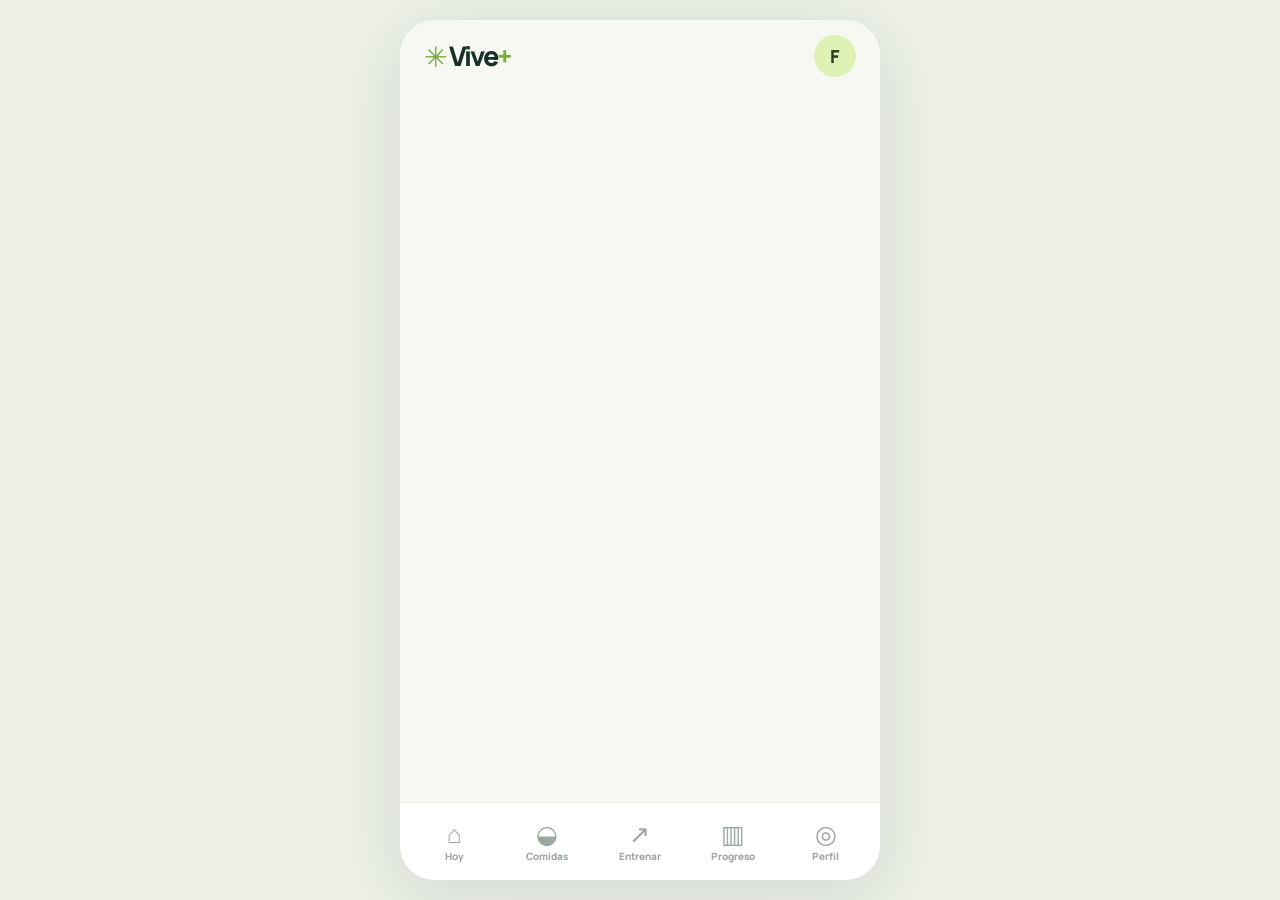
==== app/index.html @ 88f50448 "Publicar Vive+ como app web para iPhone" ====
<!doctype html>
<html lang="es">
<head>
  <meta charset="utf-8">
  <meta name="viewport" content="width=device-width,initial-scale=1,viewport-fit=cover">
  <meta name="theme-color" content="#102820">
  <meta name="apple-mobile-web-app-capable" content="yes">
  <meta name="apple-mobile-web-app-status-bar-style" content="black-translucent">
  <meta name="apple-mobile-web-app-title" content="Vive+">
  <link rel="apple-touch-icon" href="apple-touch-icon.png">
  <meta name="description" content="Tu alimentación, entrenamiento y progreso en un solo lugar.">
  <link rel="manifest" href="manifest.webmanifest">
  <link rel="icon" href="icon.svg" type="image/svg+xml">
  <link rel="stylesheet" href="styles.css">
  <title>Vive+ · Salud y movimiento</title>
</head>
<body>
  <div class="app-shell">
    <header class="topbar">
      <a class="brand" href="#hoy" aria-label="Ir a Hoy"><span class="brand-mark">✳</span> Vive<span class="brand-dot">+</span></a>
      <div class="top-actions"><button class="avatar" id="profileShortcut" aria-label="Abrir perfil">F</button></div>
    </header>
    <main id="view" tabindex="-1"></main>
    <nav class="bottom-nav" aria-label="Navegación principal">
      <button data-view="hoy"><span class="nav-icon">⌂</span><span>Hoy</span></button>
      <button data-view="comidas"><span class="nav-icon">◒</span><span>Comidas</span></button>
      <button data-view="entrenar"><span class="nav-icon">↗</span><span>Entrenar</span></button>
      <button data-view="progreso"><span class="nav-icon">▥</span><span>Progreso</span></button>
      <button data-view="perfil"><span class="nav-icon">◎</span><span>Perfil</span></button>
    </nav>
  </div>
  <dialog id="editor"><form method="dialog" id="editorForm"><div id="editorContent"></div></form></dialog>
  <input id="importFile" type="file" accept=".json,application/json" hidden>
  <div id="toast" role="status" aria-live="polite"></div>
  <script src="app.js" defer></script>
</body>
</html>
---- app/styles.css ----
@import url('https://fonts.googleapis.com/css2?family=DM+Sans:wght@400;500;600;700&family=Manrope:wght@400;500;600;700;800&display=swap');
:root{font-family:Manrope,"Segoe UI",sans-serif;color:#173128;background:#edf1e8;font-synthesis:none}*{box-sizing:border-box}body{margin:0}button,input,select,textarea{font:inherit}button{cursor:pointer}button:focus-visible,input:focus-visible,textarea:focus-visible,select:focus-visible{outline:3px solid #78a642;outline-offset:2px}.app-shell{max-width:480px;min-height:100vh;margin:auto;background:#f7f8f2;box-shadow:0 16px 80px #17312820;position:relative;padding-bottom:86px}.topbar{height:72px;display:flex;align-items:center;justify-content:space-between;padding:0 24px;background:#f7f8f2}.brand{text-decoration:none;color:#173128;font-weight:800;font-size:27px;letter-spacing:-1.7px}.brand-mark{font-size:28px;color:#7ca93e;vertical-align:-1px}.brand-dot{color:#7ca93e}.avatar{border:0;background:#dff1b5;color:#254021;width:42px;height:42px;border-radius:50%;font-weight:800;font-size:18px}main{padding:0 20px 26px}h1,h2,h3,p{margin-top:0}h1{font-size:32px;line-height:1.16;letter-spacing:-1.4px;margin-bottom:8px}h2{font-size:20px;letter-spacing:-.6px;margin-bottom:0}h3{font-size:15px;margin-bottom:3px}p{line-height:1.5}.eyebrow{text-transform:uppercase;letter-spacing:2px;font-size:10px;font-weight:800;color:#638342;margin-bottom:10px}.muted{color:#74847b;font-size:13px}.page-head{padding:19px 4px 22px}.page-head p{margin-bottom:0}.hero{background:#15382c;color:#f7ffe8;border-radius:28px;padding:23px;position:relative;overflow:hidden;min-height:184px}.hero:after{content:'✳';position:absolute;right:-23px;top:-79px;font-size:255px;line-height:1;color:#d8f17618}.hero>*{position:relative;z-index:1}.hero .eyebrow{color:#cfeb8d}.hero h2{max-width:240px;font-size:27px;line-height:1.15;margin:6px 0 13px}.hero p{max-width:260px;font-size:13px;color:#cbded0;margin:0}.pill{display:inline-flex;align-items:center;gap:6px;border-radius:100px;padding:6px 11px;background:#e8f0da;color:#355330;font-size:11px;font-weight:800}.hero .pill{background:#d9f27b;color:#183421}.section-title{display:flex;align-items:center;justify-content:space-between;margin:25px 2px 12px}.text-btn{border:0;background:none;color:#4e7b27;font-size:12px;font-weight:800;padding:7px}.grid-2{display:grid;grid-template-columns:1fr 1fr;gap:12px}.stat-card,.card{background:white;border:1px solid #e8ece4;border-radius:23px;padding:17px;box-shadow:0 4px 18px #24392905}.stat-card{min-height:110px}.stat-card .big{font-size:25px;font-weight:800;letter-spacing:-1px;margin:10px 0 0}.stat-card .big small{font-size:12px;color:#7b8b80;font-weight:600}.stat-card .mini-label{font-size:11px;color:#718579;font-weight:700}.stat-icon{float:right;color:#85ae53;font-size:20px}.card{margin-bottom:11px}.row{display:flex;align-items:center;gap:13px}.row>div:nth-child(2){flex:1;min-width:0}.row h3{white-space:nowrap;overflow:hidden;text-overflow:ellipsis}.row p{font-size:12px;color:#829087;margin:0}.art{width:58px;height:58px;flex:0 0 58px;display:grid;place-items:center;border-radius:18px;font-size:30px;background:#eef3e5}.art.peach{background:#fce9da}.art.lavender{background:#eee9f9}.art.mint{background:#e3f3e7}.art.yellow{background:#fff3d2}.chevron{font-size:20px;color:#92a198}.check{appearance:none;width:22px;height:22px;border-radius:8px;border:2px solid #b8cbb1;flex:0 0 22px;margin:0;cursor:pointer}.check:checked{background:#7fab48;border-color:#7fab48}.check:checked:after{content:'✓';display:block;color:white;font-size:15px;text-align:center;line-height:18px}.toolbar{display:flex;gap:9px;margin:12px 0 20px}.chip{border:1px solid #e0e8dc;border-radius:50px;background:white;color:#57705b;padding:9px 14px;font-size:12px;font-weight:700}.chip.active{background:#dff0b2;color:#284921;border-color:#dff0b2}.btn{border:0;border-radius:15px;padding:12px 16px;background:#d9f27b;color:#183421;font-size:12px;font-weight:800}.btn.dark{background:#17382c;color:white}.btn.ghost{background:#eef2e8}.btn.wide{width:100%}.btn-row{display:flex;gap:9px}.btn-row>*{flex:1}.day-label{font-size:12px;font-weight:800;color:#6c856f;text-transform:uppercase;letter-spacing:1px;margin:24px 2px 10px}.banner{padding:18px;border-radius:21px;background:#e9f1dd;display:flex;align-items:center;gap:15px;margin-bottom:13px}.banner .art{background:#d7e9bf}.banner p{font-size:12px;color:#61765e;margin:3px 0 0}.empty{border:1px dashed #b9cab2;background:#f2f5ec;border-radius:22px;text-align:center;padding:26px 18px;color:#6e806d}.empty .emoji{font-size:38px;display:block;margin-bottom:9px}.exercise-list{display:grid;gap:10px}.exercise{background:#fff;border:1px solid #e8ece4;border-radius:21px;padding:13px}.exercise .row{margin-bottom:12px}.set-table{display:grid;grid-template-columns:35px 1fr 1fr 28px;gap:7px;align-items:center;margin:7px 0}.set-table span{font-size:11px;color:#7a8e7e}.set-table input{width:100%;border:1px solid #e1e9dd;background:#f8faf5;border-radius:11px;padding:9px;text-align:center;font-weight:700;font-size:12px}.set-table strong{font-size:12px;color:#7b917c}.set-head{margin-top:16px}.notice{background:#fff5e4;border-radius:14px;padding:12px;font-size:11px;color:#906b31;margin:12px 0}.bottom-nav{position:fixed;bottom:0;left:50%;transform:translateX(-50%);width:min(480px,100%);height:78px;display:grid;grid-template-columns:repeat(5,1fr);background:#fff;border-top:1px solid #ebeee8;padding:5px 8px max(6px,env(safe-area-inset-bottom));z-index:10}.bottom-nav button{border:0;background:transparent;color:#9aa89d;font-size:10px;font-weight:800;display:grid;justify-items:center;align-content:center;gap:1px}.bottom-nav button.active{color:#3d723c}.nav-icon{font-family:"Segoe UI Symbol",sans-serif;font-size:25px;font-weight:400;line-height:28px}.field{display:grid;gap:7px;margin-bottom:14px}.field label{font-size:11px;font-weight:800;color:#58715c}.field input,.field select,.field textarea{width:100%;border:1px solid #dfe8dc;border-radius:13px;background:#fff;padding:11px 12px;color:#19372c;font-size:13px}.field textarea{min-height:76px;resize:vertical}.form-grid{display:grid;grid-template-columns:1fr 1fr;gap:10px}.form-grid .field{min-width:0}.profile-note{font-size:11px;color:#6b806f;line-height:1.5}.progress-list{display:grid;gap:9px}.progress-row{display:grid;grid-template-columns:90px 1fr auto;align-items:center;gap:10px;font-size:12px}.bar{background:#e8eee4;border-radius:99px;height:9px;overflow:hidden}.bar i{display:block;background:#a6c956;height:100%;border-radius:99px}.timeline{border-left:2px solid #e3eedd;margin-left:8px;padding-left:18px}.timeline-item{position:relative;margin-bottom:17px}.timeline-item:before{content:'';position:absolute;left:-25px;top:4px;width:11px;height:11px;background:#a7c865;border:3px solid #f7f8f2;border-radius:50%}.timeline-item b{font-size:12px}.timeline-item p{font-size:12px;color:#758477;margin:3px 0}.divider{border:0;border-top:1px solid #edf0e9;margin:14px 0}.hint{font-size:11px;color:#7e9181}.tag{display:inline-block;font-size:10px;font-weight:800;color:#617f43;background:#ecf5da;border-radius:100px;padding:4px 8px}dialog{border:0;border-radius:25px;padding:0;max-width:440px;width:calc(100% - 30px);max-height:calc(100vh - 35px);overflow:auto;box-shadow:0 30px 90px #09201955}dialog::backdrop{background:#10282099}#editorContent{padding:23px}#editorContent h2{margin-bottom:20px}#toast{position:fixed;bottom:90px;left:50%;transform:translate(-50%,20px);background:#17382c;color:white;padding:12px 17px;border-radius:12px;font-size:12px;opacity:0;pointer-events:none;transition:.2s;z-index:30;white-space:nowrap;max-width:90%;overflow:hidden;text-overflow:ellipsis}#toast.show{opacity:1;transform:translate(-50%,0)}@media(min-width:700px){.app-shell{margin:20px auto;min-height:calc(100vh - 40px);border-radius:35px;overflow:hidden}.bottom-nav{bottom:20px;border-radius:0 0 35px 35px}}@media(max-width:360px){.topbar{padding:0 16px}main{padding:0 14px 24px}.hero h2{font-size:23px}.art{width:50px;height:50px;flex-basis:50px}}
.top-actions{display:flex;align-items:center;gap:9px}.update-indicator{height:36px;min-width:36px;border:1px solid #e0e9dc;border-radius:999px;background:#f0f4eb;color:#5f7666;font-size:20px;line-height:1;display:flex;align-items:center;justify-content:center;gap:6px;padding:0 9px;transition:background .2s,color .2s,border-color .2s}.update-indicator .update-label{display:none;font-size:11px;font-weight:800}.update-indicator.available{background:#d9f27b;color:#183421;border-color:#a9d34d;box-shadow:0 0 0 3px #d9f27b55}.update-indicator.available .update-label{display:inline}.update-indicator:disabled{opacity:.65;cursor:default}
.meal-card{padding:15px 16px}.meal-head{display:flex;align-items:center;gap:12px}.meal-head .art{width:50px;height:50px;flex-basis:50px;font-size:25px}.meal-title{flex:1;min-width:0}.meal-title h3{margin:6px 0 0;white-space:normal;line-height:1.3}.tag.optional{margin-left:5px;background:#eef1e8;color:#647567}.ingredient-list{list-style:none;padding:0;margin:14px 0 0;display:grid;gap:7px}.ingredient-list li{display:flex;align-items:baseline;gap:10px;padding:8px 10px;border-radius:11px;background:#f6f8f2;font-size:12px;line-height:1.35}.ingredient-list strong{color:#31542e;min-width:58px;white-space:nowrap;font-size:12px}.ingredient-list span{color:#47584c}.meal-note{margin:12px 3px 0;font-size:11px;color:#77877b}.option-row{display:flex;align-items:center;gap:9px;margin:0 0 16px;font-size:12px;font-weight:700;color:#506655}.option-row input{accent-color:#7ca93e;width:17px;height:17px}.field textarea[name="amount"]{min-height:145px;line-height:1.7}
.daily-note{display:grid;gap:9px;margin-top:16px;padding-top:14px;border-top:1px solid #edf0e9}.daily-note label{font-size:12px;font-weight:800;color:#31542e}.daily-note textarea{width:100%;min-height:86px;padding:11px 12px;border:1px solid #dfe8dc;border-radius:13px;background:#f8faf5;color:#19372c;font-size:13px;resize:vertical}.daily-note .btn{justify-self:start}
.ai-inbox{padding:18px;background:linear-gradient(135deg,#fff 0%,#f1f7e7 100%);border-color:#dfead4}.ai-inbox-head{display:flex;align-items:center;justify-content:space-between;gap:12px}.ai-inbox-head .eyebrow{margin:0 0 5px}.ai-inbox>p{font-size:12px;color:#657768;margin:10px 0 14px}.ai-note-list{display:grid;gap:8px;margin-top:13px}.ai-note{padding:11px 12px;border-radius:13px;background:#fff;border:1px solid #e8ece4}.ai-note-meta{display:flex;align-items:center;justify-content:space-between;gap:8px}.ai-note-meta time{font-size:10px;color:#849286}.ai-note .tag.ai-done{background:#edf0eb;color:#7c897e}.ai-note>p{font-size:12px;line-height:1.45;margin:8px 0 2px;white-space:pre-wrap;overflow-wrap:anywhere}.ai-note .text-btn{padding:5px 0}.ai-inbox .ai-empty{font-size:11px;color:#819084;margin:12px 1px 0}
.home-week{display:grid;grid-template-columns:repeat(3,minmax(0,1fr))}.home-week .chip{padding:10px 4px;line-height:1.2}.home-week .chip small{display:block;margin-top:4px;font-size:10px;font-weight:600}.exercise-photo{width:58px;height:58px;flex:0 0 58px;border-radius:15px;background-image:url("assets/ejercicios-casa-v2.png");background-size:300% 300%;background-position:var(--photo-x) var(--photo-y);background-repeat:no-repeat}.exercise .row h3{white-space:normal;line-height:1.25}.exercise-guide{font-size:12px;color:#4d6255;line-height:1.5;margin:0 1px 11px}.exercise-guide strong{color:#25492e}@media(max-width:360px){.exercise-photo{width:50px;height:50px;flex-basis:50px}.exercise .row{gap:8px}}
.coach-start{margin:0 0 14px}.coach-card{text-align:center;padding:22px 17px;background:linear-gradient(145deg,#fff,#f1f7e7)}.coach-card .coach-label{font-size:11px;font-weight:800;color:#66804b;text-transform:uppercase;letter-spacing:1px;margin-bottom:10px}.coach-card h2{font-size:18px;line-height:1.4}.coach-clock{font-size:54px;font-weight:800;letter-spacing:-2px;color:#244931;margin:14px 0}.coach-progress{height:8px;border-radius:8px;background:#e5ebdf;overflow:hidden;margin:13px 0 17px}.coach-progress i{display:block;height:100%;border-radius:inherit;background:#a6c956;transition:width .3s}.coach-card .btn-row{flex-wrap:wrap;justify-content:center}.coach-card .btn{flex:1 1 115px}
.wearable-grid{display:grid;grid-template-columns:repeat(2,minmax(0,1fr));gap:9px;margin:14px 0}.wearable-grid>div{background:#f3f7ed;border-radius:14px;padding:12px}.wearable-grid span{display:block;color:#718579;font-size:11px;font-weight:700}.wearable-grid strong{display:block;margin-top:4px;font-size:18px;color:#173128}.wearable-grid+.hint{margin-bottom:0}
.home-hero{position:relative;overflow:hidden;background:linear-gradient(145deg,#173e31 0%,#245841 64%,#427a58 100%);border-radius:20px;padding:14px;color:#fff;box-shadow:0 16px 30px #173e3124}.home-hero:before,.home-hero:after{content:"";position:absolute;border:1px solid #ffffff25;border-radius:50%;pointer-events:none}.home-hero:before{width:260px;height:260px;right:-125px;top:-105px}.home-hero:after{width:190px;height:190px;right:-60px;top:-40px}.home-hero>*{position:relative;z-index:1}.home-hero-top{display:flex;align-items:center;justify-content:space-between;gap:8px}.home-overline{color:#daf4a8;font-size:10px;font-weight:900;letter-spacing:1.4px}.home-hero-date{background:#ffffff22;border:1px solid #ffffff2c;border-radius:20px;padding:6px 10px;font-size:10px;font-weight:700;white-space:nowrap}.home-hero h2{font-size:21px;line-height:1.15;letter-spacing:-.4px;max-width:none;margin:12px 0 6px}.home-hero p{color:#e0efe4;font-size:10px;max-width:300px;margin-bottom:10px}.home-hero-stats{display:flex;gap:17px;border-top:1px solid #ffffff38;padding-top:8px}.home-hero-stats>div{display:flex;align-items:center;gap:9px}.home-hero-stats strong{font-size:19px;letter-spacing:-.4px}.home-hero-stats span{font-size:10px;line-height:1.25;color:#d9e9de}.home-section-title{align-items:end;margin-top:29px}.home-section-title .eyebrow{margin:0 0 5px}.home-section-title h2{font-size:21px}.home-metric-grid{display:grid;grid-template-columns:repeat(2,minmax(0,1fr));gap:10px}.home-metric{display:flex;flex-direction:column;min-height:151px;border-radius:20px;padding:15px;border:1px solid #e6ebdf}.home-metric.tone-lime{background:#eaf3d4}.home-metric.tone-lilac{background:#eee9f5}.home-metric.tone-peach{background:#f9ecdc}.home-metric.tone-rose{background:#f8e9e9}.home-metric-icon{display:grid;place-items:center;width:30px;height:30px;border-radius:10px;background:#ffffffad;color:#37583d;font-size:18px;margin-bottom:9px}.home-metric-label{font-size:11px;color:#4e6155;font-weight:800}.home-metric strong{font-size:25px;letter-spacing:-1px;line-height:1.2;margin:5px 0 2px;white-space:nowrap}.home-metric strong small{font-size:11px;letter-spacing:0;margin-left:4px}.home-metric-detail{font-size:10px;color:#6b7d70;margin-top:auto}.home-energy{display:flex;align-items:center;justify-content:space-between;gap:10px;background:#fbfcf7;border-color:#dce9d6;margin-top:12px}.home-energy .eyebrow{margin-bottom:5px}.home-energy h2{font-size:18px;line-height:1.2}.home-energy p{color:#74847b;font-size:11px;margin:7px 0 0}.home-energy>span{font-size:36px;color:#a9c866}.home-trends{padding:15px 17px}.home-trend+.home-trend{border-top:1px solid #edf0e9;margin-top:15px;padding-top:16px}.home-trend-head{display:flex;justify-content:space-between;align-items:center}.home-trend-head h3{font-size:12px}.home-trend-head span{font-size:10px;color:#809086}.home-bars{display:grid;grid-template-columns:repeat(7,minmax(0,1fr));gap:9px;height:107px;align-items:end;margin-top:11px}.home-bar-col{display:flex;flex-direction:column;align-items:center;gap:6px;height:100%;min-width:0}.home-bar-track{height:83px;width:100%;max-width:29px;border-radius:8px;background:#f0f4ea;display:flex;align-items:end;overflow:hidden}.home-bar-track i{display:block;width:100%;border-radius:8px 8px 0 0;background:linear-gradient(#abd36a,#75a95a)}.home-trend:nth-child(2) .home-bar-track i{background:linear-gradient(#c8b7df,#9981b9)}.home-bar-col small{font-size:9px;color:#829287;text-transform:capitalize;white-space:nowrap}.home-trends>p{border-top:1px solid #edf0e9;padding-top:12px;margin:13px 0 0;color:#74847b;font-size:11px}.home-trends>p strong{color:#305d40}.home-last-workout{display:flex;gap:13px;align-items:flex-start;padding:17px}.home-workout-mark{display:grid;place-items:center;flex:0 0 43px;width:43px;height:43px;border-radius:14px;background:#e7f0d4;color:#3e774a;font-size:25px}.home-workout-body{min-width:0}.home-card-kicker{font-size:9px;color:#7a9279;letter-spacing:1px;font-weight:900}.home-last-workout h3{font-size:17px;line-height:1.2;margin:6px 0 10px}.home-workout-facts{display:flex;gap:6px;flex-wrap:wrap}.home-workout-facts span{border-radius:20px;background:#f1f6ea;color:#4c704e;font-size:10px;font-weight:800;padding:5px 8px}.home-data-note,.home-meal-progress{color:#74847b;font-size:11px}.home-data-note{margin:1px 3px 24px}.home-meal-progress{margin:-6px 2px 13px}.home-empty{text-align:left;padding:24px}.home-empty-icon{font-size:34px;color:#87a858}.home-empty h2{margin:9px 0}.home-empty p{color:#74847b;font-size:12px}
@media(max-width:380px){.home-hero-stats{gap:10px}.home-hero-stats strong{font-size:17px}.home-hero-stats span{font-size:9px}.home-metric{padding:12px}.home-metric strong{font-size:22px}}
.meal-week{display:flex;gap:7px;overflow-x:auto;padding:2px 1px 10px;margin:15px 0 3px;scrollbar-width:thin}.meal-week .chip{min-width:55px;padding:9px 8px;flex:none;text-align:center}
.native-app .app-shell{padding-bottom:calc(94px + max(56px,env(safe-area-inset-bottom,0px)))}.native-app .bottom-nav{bottom:max(56px,env(safe-area-inset-bottom,0px));border-radius:18px;box-shadow:0 6px 22px #17312820}.native-app #toast{bottom:calc(90px + max(56px,env(safe-area-inset-bottom,0px)))}
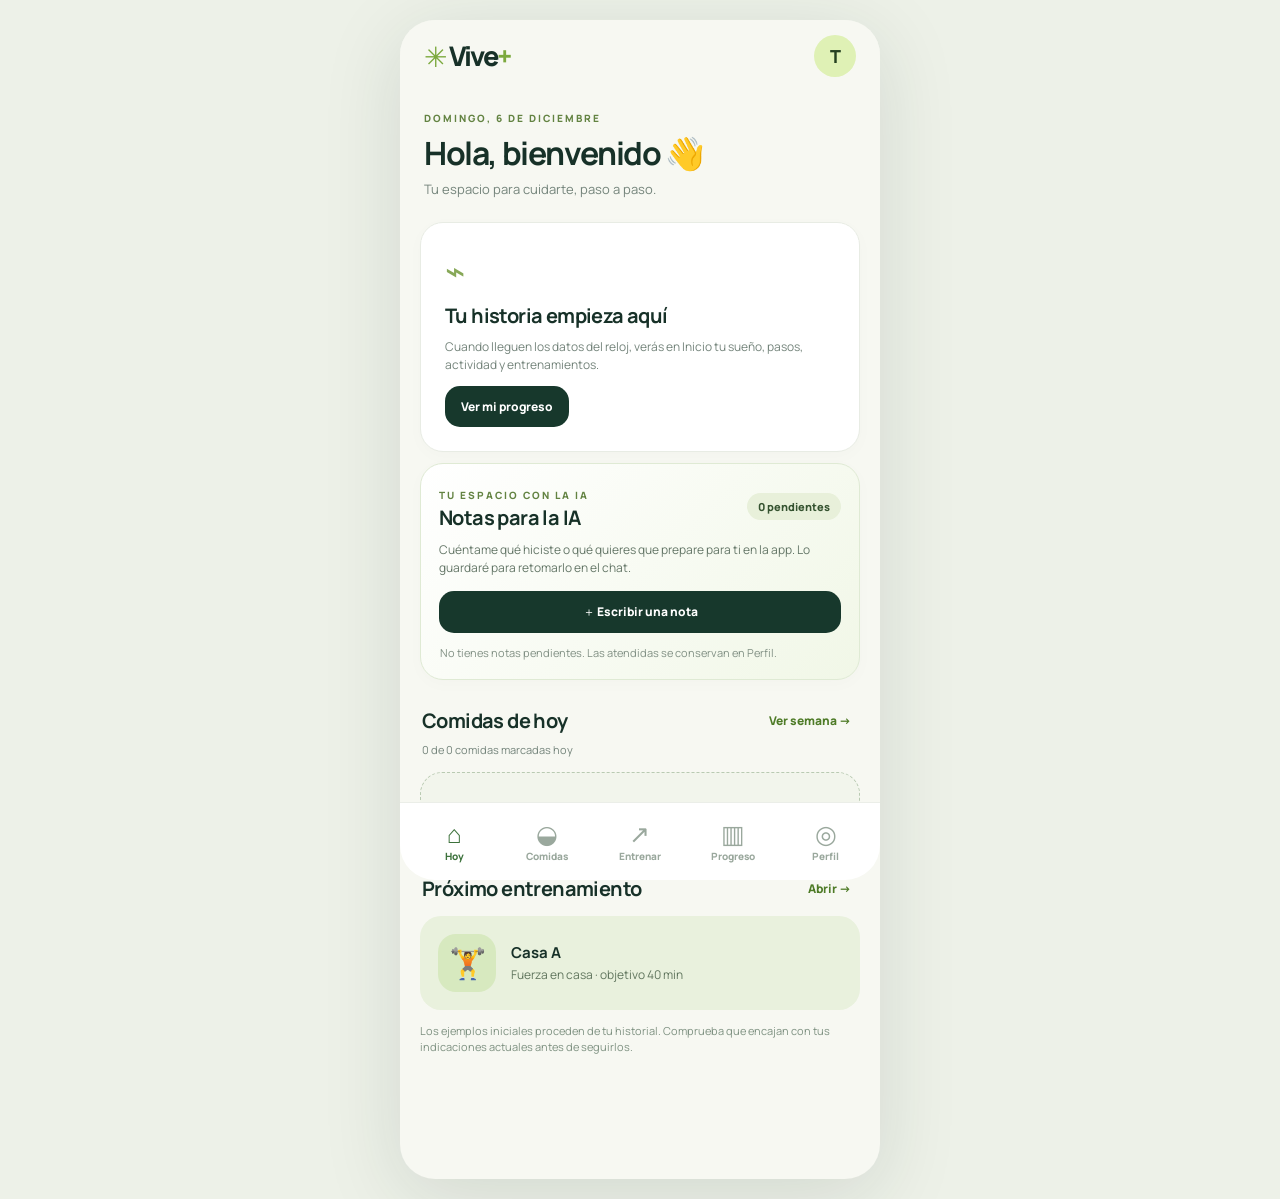
==== commit b8e13875: "Actualizar caché de Safari para Vive+" ====
--- a/app/index.html
+++ b/app/index.html
@@ -32,6 +32,6 @@
   <dialog id="editor"><form method="dialog" id="editorForm"><div id="editorContent"></div></form></dialog>
   <input id="importFile" type="file" accept=".json,application/json" hidden>
   <div id="toast" role="status" aria-live="polite"></div>
-  <script src="app.js" defer></script>
+  <script src="app.js?v=20260927-2" defer></script>
 </body>
 </html>
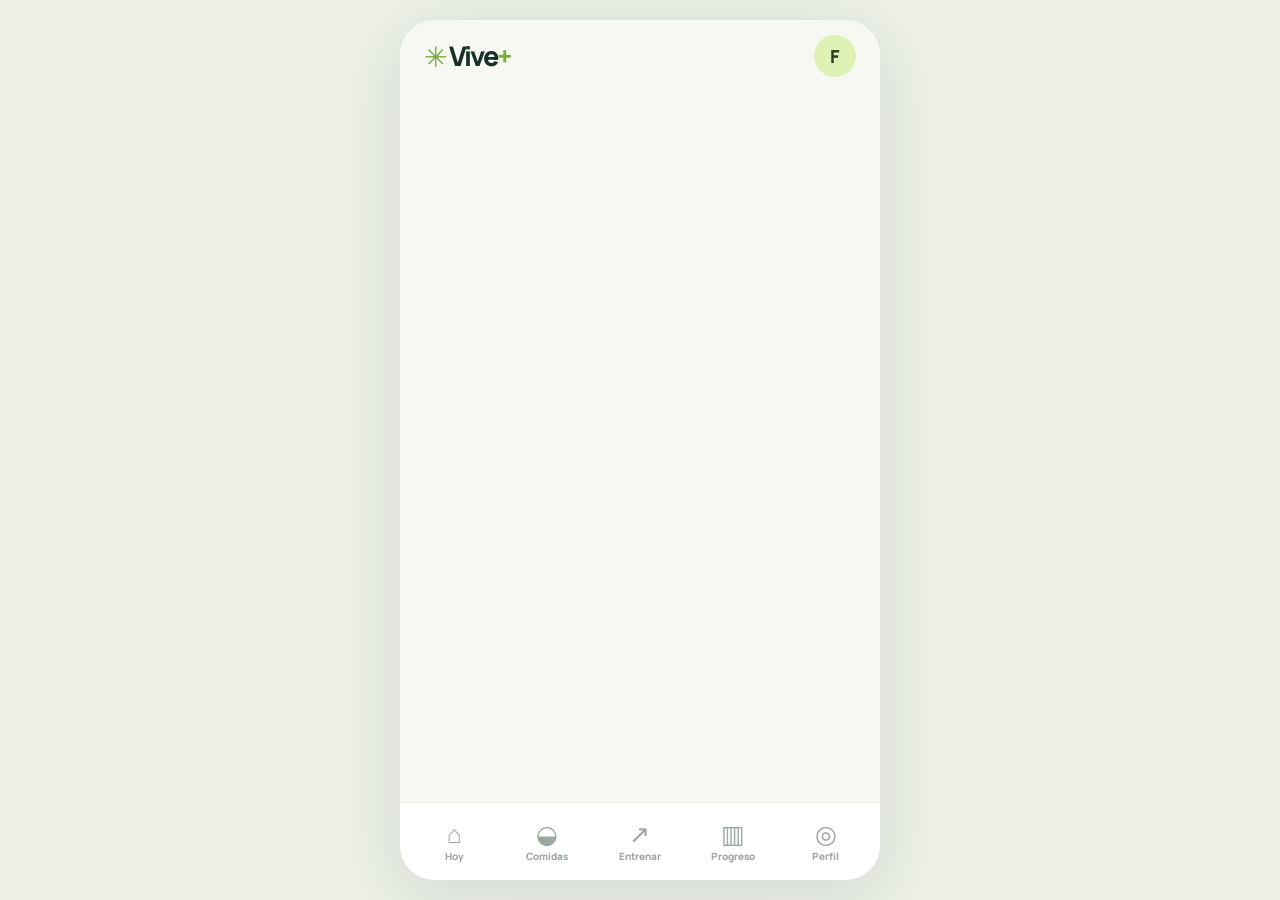
==== commit ed5316b9: "Publicar actualización Vive+ v23" ====
--- a/app/index.html
+++ b/app/index.html
@@ -32,6 +32,7 @@
   <dialog id="editor"><form method="dialog" id="editorForm"><div id="editorContent"></div></form></dialog>
   <input id="importFile" type="file" accept=".json,application/json" hidden>
   <div id="toast" role="status" aria-live="polite"></div>
-  <script src="app.js?v=20260927-2" defer></script>
+  <script src="app.js?v=20260927-4" defer></script>
 </body>
 </html>
+
--- a/app/styles.css
+++ b/app/styles.css
@@ -10,4 +10,9 @@
 .home-hero{position:relative;overflow:hidden;background:linear-gradient(145deg,#173e31 0%,#245841 64%,#427a58 100%);border-radius:20px;padding:14px;color:#fff;box-shadow:0 16px 30px #173e3124}.home-hero:before,.home-hero:after{content:"";position:absolute;border:1px solid #ffffff25;border-radius:50%;pointer-events:none}.home-hero:before{width:260px;height:260px;right:-125px;top:-105px}.home-hero:after{width:190px;height:190px;right:-60px;top:-40px}.home-hero>*{position:relative;z-index:1}.home-hero-top{display:flex;align-items:center;justify-content:space-between;gap:8px}.home-overline{color:#daf4a8;font-size:10px;font-weight:900;letter-spacing:1.4px}.home-hero-date{background:#ffffff22;border:1px solid #ffffff2c;border-radius:20px;padding:6px 10px;font-size:10px;font-weight:700;white-space:nowrap}.home-hero h2{font-size:21px;line-height:1.15;letter-spacing:-.4px;max-width:none;margin:12px 0 6px}.home-hero p{color:#e0efe4;font-size:10px;max-width:300px;margin-bottom:10px}.home-hero-stats{display:flex;gap:17px;border-top:1px solid #ffffff38;padding-top:8px}.home-hero-stats>div{display:flex;align-items:center;gap:9px}.home-hero-stats strong{font-size:19px;letter-spacing:-.4px}.home-hero-stats span{font-size:10px;line-height:1.25;color:#d9e9de}.home-section-title{align-items:end;margin-top:29px}.home-section-title .eyebrow{margin:0 0 5px}.home-section-title h2{font-size:21px}.home-metric-grid{display:grid;grid-template-columns:repeat(2,minmax(0,1fr));gap:10px}.home-metric{display:flex;flex-direction:column;min-height:151px;border-radius:20px;padding:15px;border:1px solid #e6ebdf}.home-metric.tone-lime{background:#eaf3d4}.home-metric.tone-lilac{background:#eee9f5}.home-metric.tone-peach{background:#f9ecdc}.home-metric.tone-rose{background:#f8e9e9}.home-metric-icon{display:grid;place-items:center;width:30px;height:30px;border-radius:10px;background:#ffffffad;color:#37583d;font-size:18px;margin-bottom:9px}.home-metric-label{font-size:11px;color:#4e6155;font-weight:800}.home-metric strong{font-size:25px;letter-spacing:-1px;line-height:1.2;margin:5px 0 2px;white-space:nowrap}.home-metric strong small{font-size:11px;letter-spacing:0;margin-left:4px}.home-metric-detail{font-size:10px;color:#6b7d70;margin-top:auto}.home-energy{display:flex;align-items:center;justify-content:space-between;gap:10px;background:#fbfcf7;border-color:#dce9d6;margin-top:12px}.home-energy .eyebrow{margin-bottom:5px}.home-energy h2{font-size:18px;line-height:1.2}.home-energy p{color:#74847b;font-size:11px;margin:7px 0 0}.home-energy>span{font-size:36px;color:#a9c866}.home-trends{padding:15px 17px}.home-trend+.home-trend{border-top:1px solid #edf0e9;margin-top:15px;padding-top:16px}.home-trend-head{display:flex;justify-content:space-between;align-items:center}.home-trend-head h3{font-size:12px}.home-trend-head span{font-size:10px;color:#809086}.home-bars{display:grid;grid-template-columns:repeat(7,minmax(0,1fr));gap:9px;height:107px;align-items:end;margin-top:11px}.home-bar-col{display:flex;flex-direction:column;align-items:center;gap:6px;height:100%;min-width:0}.home-bar-track{height:83px;width:100%;max-width:29px;border-radius:8px;background:#f0f4ea;display:flex;align-items:end;overflow:hidden}.home-bar-track i{display:block;width:100%;border-radius:8px 8px 0 0;background:linear-gradient(#abd36a,#75a95a)}.home-trend:nth-child(2) .home-bar-track i{background:linear-gradient(#c8b7df,#9981b9)}.home-bar-col small{font-size:9px;color:#829287;text-transform:capitalize;white-space:nowrap}.home-trends>p{border-top:1px solid #edf0e9;padding-top:12px;margin:13px 0 0;color:#74847b;font-size:11px}.home-trends>p strong{color:#305d40}.home-last-workout{display:flex;gap:13px;align-items:flex-start;padding:17px}.home-workout-mark{display:grid;place-items:center;flex:0 0 43px;width:43px;height:43px;border-radius:14px;background:#e7f0d4;color:#3e774a;font-size:25px}.home-workout-body{min-width:0}.home-card-kicker{font-size:9px;color:#7a9279;letter-spacing:1px;font-weight:900}.home-last-workout h3{font-size:17px;line-height:1.2;margin:6px 0 10px}.home-workout-facts{display:flex;gap:6px;flex-wrap:wrap}.home-workout-facts span{border-radius:20px;background:#f1f6ea;color:#4c704e;font-size:10px;font-weight:800;padding:5px 8px}.home-data-note,.home-meal-progress{color:#74847b;font-size:11px}.home-data-note{margin:1px 3px 24px}.home-meal-progress{margin:-6px 2px 13px}.home-empty{text-align:left;padding:24px}.home-empty-icon{font-size:34px;color:#87a858}.home-empty h2{margin:9px 0}.home-empty p{color:#74847b;font-size:12px}
 @media(max-width:380px){.home-hero-stats{gap:10px}.home-hero-stats strong{font-size:17px}.home-hero-stats span{font-size:9px}.home-metric{padding:12px}.home-metric strong{font-size:22px}}
 .meal-week{display:flex;gap:7px;overflow-x:auto;padding:2px 1px 10px;margin:15px 0 3px;scrollbar-width:thin}.meal-week .chip{min-width:55px;padding:9px 8px;flex:none;text-align:center}
+.meal-week .chip small{display:block;margin-top:3px;font-size:11px}.meal-head .check{margin-left:auto}.meal-record{background:#edf6e5;border-radius:13px;padding:11px 13px;margin:15px 0 12px}.meal-record.empty-record{background:#f2f4ef}.meal-record strong{font-size:11px;color:#355c38}.meal-record p{font-size:13px;white-space:pre-wrap;overflow-wrap:anywhere;margin:5px 0 0}.meal-plan-label{font-size:10px;font-weight:800;text-transform:uppercase;letter-spacing:1px;color:#708671;margin:13px 0 8px}
+.meal-week{display:grid;grid-template-columns:repeat(7,minmax(0,1fr));gap:4px;overflow:visible}.meal-week .chip{min-width:0;padding:8px 1px;font-size:10px}
 .native-app .app-shell{padding-bottom:calc(94px + max(56px,env(safe-area-inset-bottom,0px)))}.native-app .bottom-nav{bottom:max(56px,env(safe-area-inset-bottom,0px));border-radius:18px;box-shadow:0 6px 22px #17312820}.native-app #toast{bottom:calc(90px + max(56px,env(safe-area-inset-bottom,0px)))}
+.home-bars{height:118px;gap:5px}.home-bar-col{appearance:none;border:0;background:transparent;padding:0;color:inherit;cursor:pointer;min-width:0}.home-bar-col:focus-visible{outline:2px solid #4c804e;outline-offset:3px;border-radius:8px}.home-bar-col.selected .home-bar-track{outline:2px solid #739956;outline-offset:2px}.home-bar-col small{font-weight:700}.week-detail{margin:10px 0 4px;padding:13px 14px;border-radius:14px;background:#f4f7ef;color:#365240;font-size:12px}.week-detail-list{display:grid;grid-template-columns:1fr auto;gap:8px 12px;margin-top:10px}.week-detail-list>div{display:contents}.week-detail-list span{text-transform:capitalize;color:#687a6c}.week-detail p{margin:12px 0 0;padding-top:9px;border-top:1px solid #dfe8d9}.home-hero-stats .step-goal{display:block;flex:1;min-width:0}.step-goal strong,.step-goal span,.step-goal small{display:block}.step-goal strong{font-size:13px}.step-goal span{margin-top:3px}.step-goal-track{height:7px;border-radius:99px;background:#ffffff35;overflow:hidden;margin:7px 0 4px}.step-goal-track i{display:block;height:100%;background:#d6ed8d;border-radius:99px}.step-goal small{font-size:9px;color:#e2efd8}.coach-photo{display:block;width:100%;max-width:330px;aspect-ratio:1.4/1;margin:10px auto;border-radius:16px;background-image:url('assets/guias-movilidad.png');background-size:300% 300%;background-position:var(--guide-x) var(--guide-y);background-repeat:no-repeat}.coach-photo-strength{height:auto;max-width:330px;aspect-ratio:1.4/1}.coach-guide-text{font-size:13px;line-height:1.5;color:#617366;margin:10px 0}.coach-clock{font-variant-numeric:tabular-nums}.coach-label{text-transform:uppercase;letter-spacing:.08em;font-size:10px;font-weight:800;color:#60805b}
+.coach-photo-strength{background-image:url('assets/ejercicios-casa-v2.png');background-size:300% 300%;background-position:var(--photo-x) var(--photo-y)}
+.exercise-photo-extra{background-image:url('assets/ejercicios-sin-foto.png');background-size:300% 100%;background-position:var(--extra-x) 50%}.coach-photo-strength.exercise-photo-extra{background-size:300% 100%;background-position:var(--extra-x) 50%}
